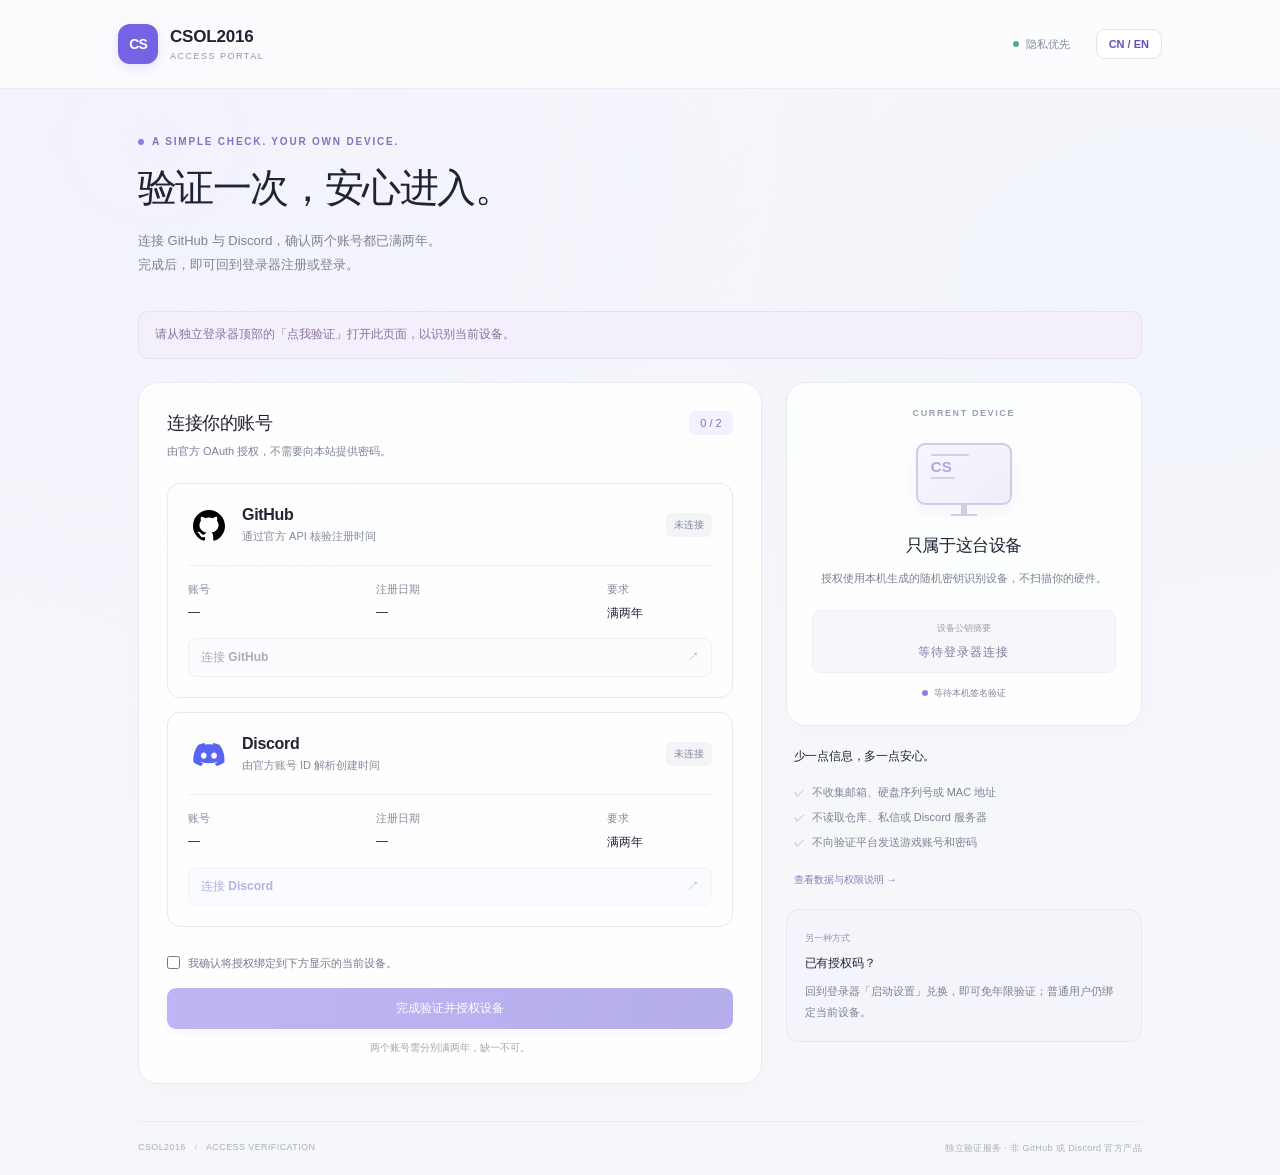
==== index.html @ 9beb0918 "Publish CSOL2016 access verification portal" ====
<!doctype html>
<html lang="zh-CN">
<head>
  <meta charset="utf-8"><meta name="viewport" content="width=device-width,initial-scale=1">
  <meta name="referrer" content="no-referrer">
  <meta http-equiv="Content-Security-Policy" content="default-src 'self'; script-src 'self'; style-src 'self'; img-src 'self'; connect-src https://*.supabase.co; object-src 'none'; base-uri 'none'; form-action 'none'">
  <meta name="description" content="CSOL2016 独立登录器 · 账号年限与设备授权验证">
  <title>CSOL2016 · Access Verification</title>
  <link rel="stylesheet" href="styles.css"><script src="config.js" defer></script><script src="app.js" defer></script>
</head>
<body>
  <header class="topbar"><div class="navwrap">
    <a class="brand" href="./" aria-label="CSOL2016 验证首页"><span class="monogram">CS</span><span>CSOL2016<span class="brand-caption" data-i18n="portal">ACCESS PORTAL</span></span></a>
    <div class="navend"><span class="private-label"><span class="tiny-dot"></span><span data-i18n="private">隐私优先</span></span><button id="language" class="language" aria-label="Switch language">CN <span>/ EN</span></button></div>
  </div></header>
  <main>
    <div class="eyebrow"><span class="tiny-dot"></span><span data-i18n="eyebrow">A SIMPLE CHECK. YOUR OWN DEVICE.</span></div>
    <h1 data-i18n="title">验证一次，安心进入。</h1>
    <p class="intro" data-i18n="intro">连接 GitHub 与 Discord，确认两个账号都已满两年。<br>完成后，即可回到登录器注册或登录。</p>
    <div id="notice" class="notice" role="status" aria-live="polite" hidden></div>
    <div class="workspace">
      <section class="verification-card" aria-labelledby="verification-heading">
        <div class="section-top"><div><h2 id="verification-heading" data-i18n="connect">连接你的账号</h2><p data-i18n="connectHelp">由官方 OAuth 授权，不需要向本站提供密码。</p></div><span class="step" id="progress">0 / 2</span></div>
        <article class="provider" id="github-card">
          <div class="provider-head"><div class="provider-brand"><div class="icon-wrap"><img src="assets/github.svg" width="32" height="32" alt="GitHub 官方标志"></div><div><h3>GitHub</h3><p data-i18n="githubSource">通过官方 API 核验注册时间</p></div></div><span id="github-badge" class="badge" data-i18n="notConnected">未连接</span></div>
          <div class="provider-detail"><div><span data-i18n="account">账号</span><strong id="github-login">—</strong></div><div><span data-i18n="createdAt">注册日期</span><strong id="github-date">—</strong></div><div><span data-i18n="requirement">要求</span><strong data-i18n="twoYears">满两年</strong></div></div>
          <p id="github-result" class="provider-result"></p>
          <button id="github-connect" class="connect-button"><span data-i18n="connectGithub">连接 GitHub</span><span aria-hidden="true">↗</span></button>
        </article>
        <article class="provider" id="discord-card">
          <div class="provider-head"><div class="provider-brand"><div class="icon-wrap"><img src="assets/discord.svg" width="32" height="25" alt="Discord 官方标志"></div><div><h3>Discord</h3><p data-i18n="discordSource">由官方账号 ID 解析创建时间</p></div></div><span id="discord-badge" class="badge" data-i18n="notConnected">未连接</span></div>
          <div class="provider-detail"><div><span data-i18n="account">账号</span><strong id="discord-login">—</strong></div><div><span data-i18n="createdAt">注册日期</span><strong id="discord-date">—</strong></div><div><span data-i18n="requirement">要求</span><strong data-i18n="twoYears">满两年</strong></div></div>
          <p id="discord-result" class="provider-result"></p>
          <button id="discord-connect" class="connect-button discord-connect"><span data-i18n="connectDiscord">连接 Discord</span><span aria-hidden="true">↗</span></button>
        </article>
        <div class="finalize"><label id="consent-wrap"><input type="checkbox" id="consent"><span data-i18n="consent">我确认将授权绑定到下方显示的当前设备。</span></label><button id="complete" class="primary" disabled data-i18n="complete">完成验证并授权设备</button><p class="footnote" id="complete-hint" data-i18n="bothRequired">两个账号需分别满两年，缺一不可。</p></div>
      </section>
      <aside class="side">
        <section class="device-card"><div class="side-eyebrow" data-i18n="thisDevice">CURRENT DEVICE</div><div class="device-illustration" aria-hidden="true"><div class="screen"><div class="screen-line"></div><span>CS</span><div class="screen-line short"></div></div><div class="stand"></div></div><h2 data-i18n="deviceTitle">只属于这台设备</h2><p data-i18n="deviceHelp">授权使用本机生成的随机密钥识别设备，不扫描你的硬件。</p><div class="fingerprint"><span data-i18n="deviceFingerprint">设备公钥摘要</span><code id="device-id">等待登录器连接</code></div><div class="device-status"><span class="tiny-dot"></span><span id="device-status" data-i18n="devicePending">等待本机签名验证</span></div></section>
        <section class="privacy-card"><h3 data-i18n="privacyTitle">少一点信息，多一点安心。</h3><ul><li data-i18n="privacy1">不收集邮箱、硬盘序列号或 MAC 地址</li><li data-i18n="privacy2">不读取仓库、私信或 Discord 服务器</li><li data-i18n="privacy3">不向验证平台发送游戏账号和密码</li></ul><button id="privacy-open" class="text-button" data-i18n="privacyDetails">查看数据与权限说明 →</button></section>
        <section class="code-tip"><span class="label-pill" data-i18n="alternative">另一种方式</span><h3 data-i18n="haveCode">已有授权码？</h3><p data-i18n="codeHelp">回到登录器「启动设置」兑换，即可免年限验证；普通用户仍绑定当前设备。</p></section>
      </aside>
    </div>
    <section id="admin-panel" class="admin-panel" hidden aria-labelledby="admin-title">
      <div class="section-top"><div><div class="side-eyebrow">ADMIN WORKSPACE</div><h2 id="admin-title" data-i18n="adminTitle">授权管理</h2><p data-i18n="adminHelp">管理员免年限与固定设备绑定。授权码仅生成时显示一次。</p></div><button id="admin-refresh" class="secondary" data-i18n="refresh">刷新</button></div>
      <div class="admin-form"><label><span data-i18n="codeLabel">备注</span><input id="code-label" maxlength="80" placeholder="例如：朋友的设备"></label><label class="days"><span data-i18n="days">兑换有效期（天）</span><input id="code-days" type="number" min="1" max="365" value="30"></label><button id="create-code" class="primary" data-i18n="createCode">生成授权码</button></div>
      <div id="new-code-wrap" class="new-code" hidden><span data-i18n="saveCode">请现在复制并妥善保存，完整授权码不会再次展示。</span><div><code id="new-code"></code><button id="copy-code" class="secondary" data-i18n="copy">复制</button></div></div>
      <h3 class="table-title" data-i18n="codesTitle">最近授权码</h3><div class="table-scroll"><table><thead><tr><th data-i18n="codeLabel">备注</th><th data-i18n="status">状态</th><th data-i18n="expiresAt">兑换截止</th><th data-i18n="actions">操作</th></tr></thead><tbody id="codes-list"></tbody></table></div>
      <h3 class="table-title" data-i18n="grantsTitle">最近设备授权</h3><div class="table-scroll"><table><thead><tr><th data-i18n="type">类型</th><th data-i18n="deviceFingerprint">设备公钥摘要</th><th data-i18n="status">状态</th><th data-i18n="actions">操作</th></tr></thead><tbody id="grants-list"></tbody></table></div>
    </section>
    <footer><span>CSOL2016 <span class="footer-separator">/</span> ACCESS VERIFICATION</span><span data-i18n="independent">独立验证服务 · 非 GitHub 或 Discord 官方产品</span></footer>
  </main>
  <dialog id="privacy-dialog"><button id="privacy-close" class="dialog-close" aria-label="关闭">×</button><div class="side-eyebrow">PRIVACY & PERMISSIONS</div><h2 data-i18n="privacyHeading">仅收集验证所必需的信息</h2><p data-i18n="privacyBody">我们保存账号固定 ID、公开用户名、账号创建日期，以及设备公钥和摘要。GitHub 不申请额外权限，Discord 仅申请 identify。OAuth 令牌只用于当次核验，不持久保存。授权码仅存服务端加盐摘要。短期防滥用限流使用不可逆网络地址摘要，不保存原始地址。设备私钥留在 Windows 密钥存储中，优先使用 TPM。验证会话 30 天过期，网页会话 30 分钟过期；授权和账号绑定保留至管理员撤销或处理删除请求。管理员可查看与撤销授权，但无法读取你的游戏密码。</p><p data-i18n="privacyBoundary">此验证仅约束独立登录器；不修改游戏或服务器，不能阻止被修改的程序或直接运行原生客户端。</p></dialog>
</body>
</html>
---- styles.css ----
:root{font-family:Inter,-apple-system,BlinkMacSystemFont,"Segoe UI","Microsoft YaHei UI",sans-serif;color:#202332;background:#f6f7fb;font-synthesis:none;font-size:14px;--purple:#6d5ce7;--muted:#818797;--line:#eaecf3}
*{box-sizing:border-box}body{margin:0;background:radial-gradient(ellipse at 12% 12%,#eeecff70,transparent 45%),radial-gradient(ellipse at 92% 25%,#e9effb60,transparent 36%);min-height:100vh}button,input{font:inherit}button,a,input{ -webkit-tap-highlight-color:transparent}button{cursor:pointer}button:disabled{cursor:not-allowed;opacity:.48}button:focus-visible,a:focus-visible,input:focus-visible{outline:3px solid #9283eb;outline-offset:4px}a{color:inherit;text-decoration:none}[hidden]{display:none!important}.topbar{background:#ffffffa8;backdrop-filter:blur(22px);border-bottom:1px solid #e5e7f0b0}.navwrap{max-width:1100px;margin:auto;display:flex;justify-content:space-between;align-items:center;height:88px;padding:0 28px}.brand{display:flex;align-items:center;gap:12px;font-size:17px;font-weight:650;letter-spacing:-.2px}.monogram{width:40px;height:40px;display:grid;place-items:center;border-radius:12px;background:#7563e5;color:white;font-size:14px;letter-spacing:-1px;box-shadow:0 4px 12px #7261e22a}.brand-caption{display:block;color:#9094a4;font-size:9px;letter-spacing:1.5px;font-weight:500;margin-top:4px}.navend{display:flex;align-items:center;gap:26px}.private-label{color:#868c9b;font-size:11px;display:flex;align-items:center;gap:7px}.tiny-dot{display:inline-block;width:6px;height:6px;border-radius:50%;background:#8f80de;flex:none}.private-label .tiny-dot{background:#52ab8a}.language{background:#fff;border:1px solid #e4e6ee;border-radius:9px;padding:8px 12px;color:#6252c5;font-size:11px;font-weight:600}.language span{color:#8c91a0;font-weight:400}main{max-width:1060px;margin:0 auto;padding:47px 28px 20px}.eyebrow{display:flex;gap:8px;align-items:center;font-size:10px;letter-spacing:1.8px;color:#8273bc;font-weight:600;margin-bottom:16px}h1{font-size:39px;letter-spacing:-1.6px;font-weight:680;line-height:1.3;margin:0 0 15px}h2{margin:0;font-size:18px;font-weight:650;letter-spacing:-.4px}h3{margin:0;font-weight:650}.intro{margin:0 0 33px;font-size:13px;line-height:1.9;color:#7c8394}.workspace{display:grid;grid-template-columns:minmax(0,1.75fr) minmax(250px,1fr);gap:24px;align-items:start}.verification-card,.device-card,.admin-panel{background:#ffffffdd;border:1px solid #e8eaf2;border-radius:20px;box-shadow:0 8px 32px #28325504}.verification-card{padding:28px}.section-top{display:flex;align-items:flex-start;justify-content:space-between;gap:14px;margin-bottom:23px}.section-top p{margin:7px 0 0;font-size:11px;color:#89909f;line-height:1.7}.step{font-size:11px;padding:6px 11px;border-radius:7px;background:#f3f1fd;color:#8175b6;white-space:nowrap}.provider{border:1px solid #e7e9f1;border-radius:13px;padding:20px;margin-bottom:14px;transition:border-color .2s,background .2s}.provider.eligible{border-color:#dbece5;background:#fdfffe}.provider.failed{border-color:#f2dfcc}.provider-head{display:flex;align-items:center;justify-content:space-between;gap:8px}.provider-brand{display:flex;align-items:center;gap:12px}.icon-wrap{height:42px;width:42px;display:flex;align-items:center;justify-content:center;flex:none}.icon-wrap img{object-fit:contain}.provider-brand h3{font-size:16px;letter-spacing:-.3px}.provider-brand p{font-size:10px;color:#9499a8;margin:5px 0 0}.badge{color:#969baa;background:#f3f4f8;padding:5px 8px;border-radius:6px;font-size:10px;white-space:nowrap}.badge.ok{color:#43856c;background:#eef8f2}.badge.fail{color:#b28b56;background:#fbf5ec}.provider-detail{display:grid;grid-template-columns:1fr 1.25fr .6fr;gap:14px;margin:19px 0 0;padding-top:16px;border-top:1px solid #eef0f5}.provider-detail span{display:block;font-size:10px;color:#9ba0ae;margin-bottom:8px}.provider-detail strong{font-size:11px;font-weight:500;display:block;overflow-wrap:anywhere}.provider-result{font-size:10px;color:#827c9c;line-height:1.7;margin:11px 0 0;min-height:0}.provider-result:empty{display:none}.connect-button{width:100%;display:flex;align-items:center;justify-content:space-between;margin-top:16px;border:1px solid #e1e3ed;background:#fafbfe;color:#52566a;border-radius:8px;padding:10px 12px;font-size:11px;font-weight:550;transition:background .2s}.connect-button:hover:not(:disabled){background:#f1f0fa}.discord-connect{color:#5865cd;background:#f7f8ff;border-color:#e6e8fb}.finalize{margin-top:24px;padding-top:3px}.finalize label{display:flex;align-items:flex-start;gap:8px;color:#8a8f9f;font-size:10px;line-height:1.7;cursor:pointer;margin-bottom:15px}input[type=checkbox]{accent-color:var(--purple);margin:2px 0 0;flex:none}.primary{border:0;color:white;background:linear-gradient(100deg,#7967eb,#6757d9);border-radius:9px;padding:12px 20px;font-size:12px;font-weight:550;box-shadow:0 4px 10px #7662de18}.primary:hover:not(:disabled){filter:brightness(1.045)}.finalize>.primary{width:100%}.footnote{text-align:center;color:#a1a5b2;font-size:10px;margin:12px 0 0}.side{display:flex;flex-direction:column;gap:19px}.device-card{padding:25px;text-align:center}.side-eyebrow{font-size:9px;color:#9ba0af;letter-spacing:1.6px;font-weight:550}.device-illustration{width:96px;margin:25px auto 18px}.screen{height:62px;width:96px;border:2px solid #cfcbe8;border-radius:9px;background:linear-gradient(140deg,#f7f6ff,#efedf9);padding:9px 13px;text-align:left;box-shadow:0 7px 16px #8777c516}.screen span{font-weight:700;font-size:15px;color:#b2a6df;display:block;margin:2px 0}.screen-line{height:2px;width:38px;background:#d5cee9;border-radius:2px}.screen-line.short{width:24px}.stand{height:11px;width:26px;border-bottom:2px solid #d1cce4;margin:auto;background:linear-gradient(90deg,transparent 10px,#d1cce4 10px,#d1cce4 16px,transparent 16px)}.device-card h2{font-size:17px}.device-card>p{font-size:11px;line-height:1.9;color:#9398a6;margin:11px 0 21px}.fingerprint{background:#f7f7fb;border:1px solid #eeedf5;border-radius:9px;padding:11px}.fingerprint span{font-size:9px;color:#9ba0af;display:block;margin-bottom:8px}.fingerprint code{font-family:"SFMono-Regular",Consolas,monospace;font-size:12px;color:#82789c;letter-spacing:1px}.device-status{display:flex;gap:6px;justify-content:center;align-items:center;font-size:9px;color:#9ca0af;margin-top:14px}.privacy-card{padding:3px 8px}.privacy-card h3,.code-tip h3{font-size:12px;letter-spacing:-.2px}.privacy-card ul{list-style:none;padding:0;margin:15px 0}.privacy-card li{display:flex;gap:7px;font-size:10px;color:#959aa8;line-height:2.3}.privacy-card li:before{content:"✓";color:#aba1d0;flex:none}.text-button{border:none;background:none;padding:0;color:#8a7db6;font-size:10px}.code-tip{background:#efedf855;border:1px solid #e9e5f4;border-radius:13px;padding:18px}.label-pill{display:inline-block;font-size:9px;color:#9a8eb9;margin-bottom:10px}.code-tip p{font-size:10px;line-height:1.9;color:#9690a7;margin:9px 0 0}.notice{border:1px solid #e6dff5;background:#f3effb;color:#88739e;border-radius:10px;padding:12px 16px;font-size:12px;line-height:1.8;margin:0 0 23px}.notice.success{color:#47836d;background:#eef8f2;border-color:#dceee4}.notice.error{color:#a87563;background:#fff7f3;border-color:#f2e0d6}.admin-panel{margin-top:25px;padding:28px}.admin-panel .side-eyebrow{margin-bottom:10px}.secondary{border:1px solid #e4e5ed;border-radius:8px;background:#fff;padding:8px 13px;font-size:11px;color:#726981}.admin-form{display:flex;gap:14px;align-items:flex-end}.admin-form label{flex:1;font-size:11px;color:#8d90a0}.admin-form label.days{flex:0 0 145px}.admin-form label span{display:block;margin-bottom:8px}.admin-form input{width:100%;padding:11px;border:1px solid #e4e5ef;border-radius:8px;background:#fcfcfe;color:#5d5f70}.admin-form .primary{flex:none}.new-code{margin:20px 0;border-radius:10px;padding:16px;background:#f5f2fd;color:#9080aa;font-size:11px;line-height:1.7}.new-code>div{display:flex;gap:10px;align-items:center;justify-content:space-between;margin-top:12px}.new-code code{font-size:14px;color:#685893;word-break:break-all}.table-title{font-size:13px;margin:25px 0 13px;color:#656272}.table-scroll{overflow-x:auto}table{width:100%;border-collapse:collapse;text-align:left;font-size:11px}th{color:#9893a5;font-weight:500;background:#f9f8fc}td,th{padding:11px 12px;border-bottom:1px solid #eeecf3;white-space:nowrap}td{color:#7d7888}td .secondary{padding:5px 10px;color:#ad847c}.empty-row{text-align:center;color:#aaa5b5}footer{display:flex;justify-content:space-between;gap:20px;border-top:1px solid #e9eaf2;margin-top:37px;padding:20px 0 0;color:#abaebc;font-size:9px;letter-spacing:.4px}.footer-separator{padding:0 6px;color:#c8c9d3}dialog{border:1px solid #e6e3ef;border-radius:20px;max-width:600px;padding:36px;color:#5d596b;box-shadow:0 25px 100px #28203920}dialog::backdrop{background:#27203355;backdrop-filter:blur(5px)}dialog h2{margin:14px 0 20px}dialog p{font-size:12px;line-height:2;color:#8a8297}dialog .side-eyebrow{color:#a098b1}.dialog-close{position:absolute;right:17px;top:12px;font-size:25px;color:#9b91a8;border:0;background:transparent}
@media(max-width:760px){.navwrap{height:75px;padding:0 23px}main{padding:33px 22px 20px}h1{font-size:32px}.workspace{grid-template-columns:1fr}.side{display:grid;grid-template-columns:1fr 1fr;gap:20px}.device-card{grid-row:span 2}.private-label{display:none}.verification-card{padding:23px}.brand{font-size:15px}.admin-form{flex-wrap:wrap}.admin-form .primary{width:100%}footer{font-size:8px;line-height:1.8}.new-code>div{flex-wrap:wrap}}
@media(max-width:450px){main{padding:28px 16px 16px}.navwrap{padding:0 19px}.eyebrow{font-size:8px;letter-spacing:1.1px}h1{font-size:28px}.intro{font-size:11px}.verification-card{padding:20px 16px}.section-top p{font-size:10px}.provider{padding:17px 14px}.provider-detail{gap:10px}.provider-brand p{font-size:9px}.provider-head{gap:4px}.badge{font-size:9px;padding:5px 6px}.provider-brand{gap:7px}.icon-wrap{width:37px}.side{grid-template-columns:1fr}.device-card{grid-row:auto}.privacy-card{padding:5px 9px}.admin-panel{padding:22px 16px}.admin-form{gap:12px}.admin-form label.days{flex-basis:126px}footer{flex-direction:column;gap:5px}.brand-caption{font-size:8px}.language{padding:7px 10px}}
.intro{white-space:pre-line}.provider-detail span{font-size:11px;color:#858b9a}.provider-detail strong{font-size:12px}.connect-button{font-size:12px}.provider-brand p{font-size:11px;color:#858b9a}.section-top p,.device-card>p{color:#7b8191}.privacy-card li,.code-tip p{font-size:11px;color:#7d8191}.provider-result{font-size:11px}.finalize label{font-size:11px;color:#747b8b}.badge{color:#818898}.device-status{color:#818898}
@media(prefers-reduced-motion:reduce){*{transition:none!important}}
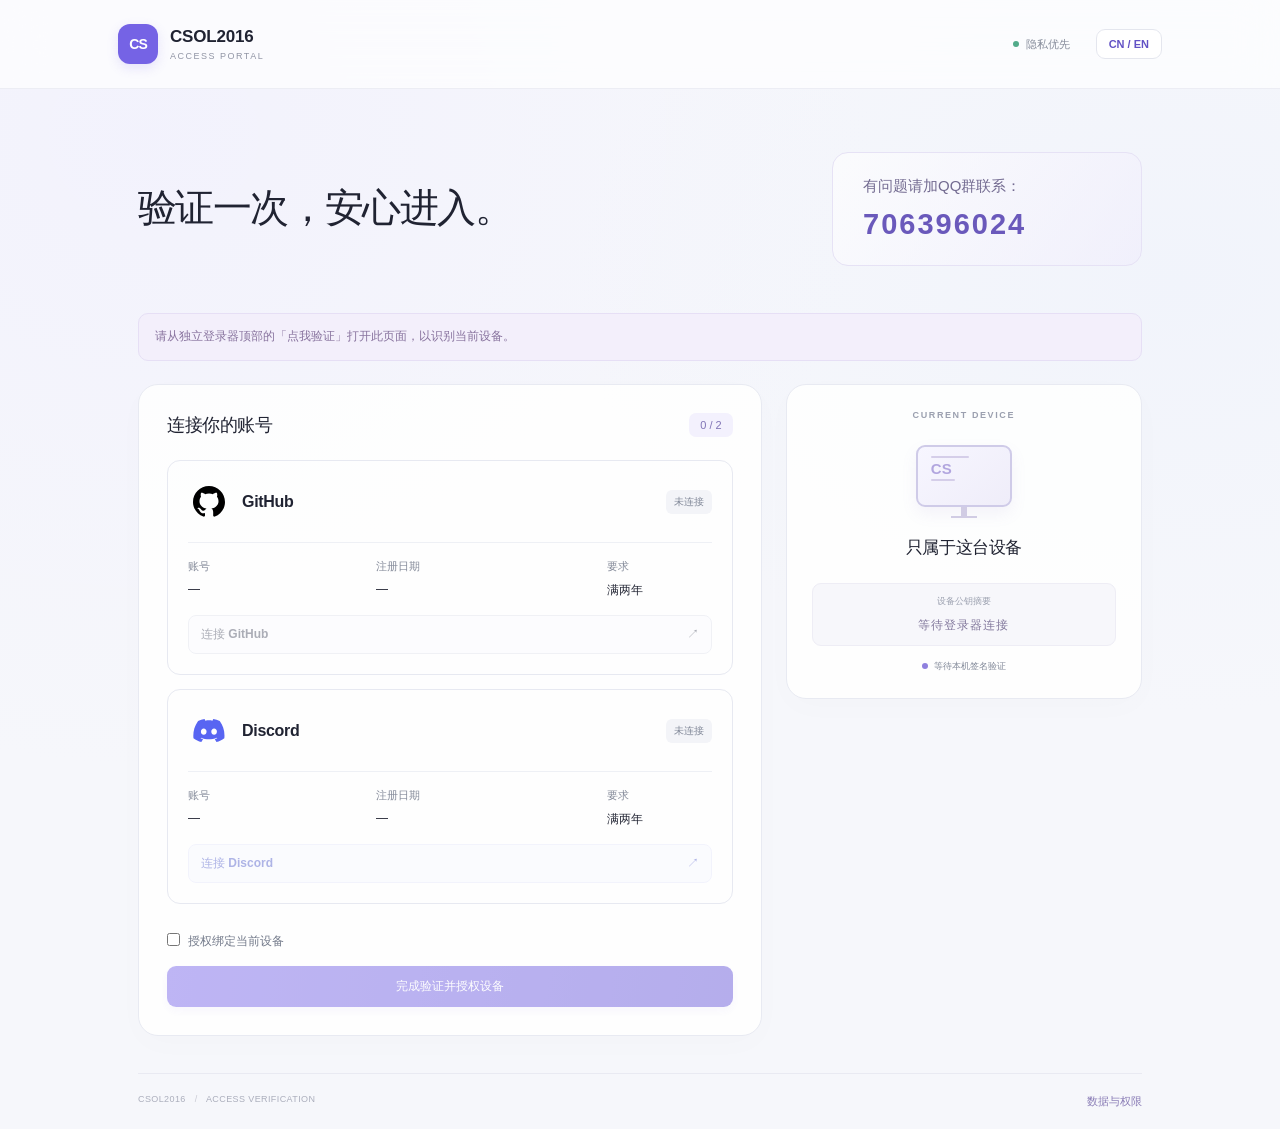
==== commit ff8ff457: "Simplify portal copy and add support contact and device ban management" ====
--- a/index.html
+++ b/index.html
@@ -6,7 +6,7 @@
   <meta http-equiv="Content-Security-Policy" content="default-src 'self'; script-src 'self'; style-src 'self'; img-src 'self'; connect-src https://*.supabase.co; object-src 'none'; base-uri 'none'; form-action 'none'">
   <meta name="description" content="CSOL2016 独立登录器 · 账号年限与设备授权验证">
   <title>CSOL2016 · Access Verification</title>
-  <link rel="stylesheet" href="styles.css"><script src="config.js" defer></script><script src="app.js" defer></script>
+  <link rel="stylesheet" href="styles.css?v=3"><script src="config.js" defer></script><script src="app.js?v=3" defer></script>
 </head>
 <body>
   <header class="topbar"><div class="navwrap">
@@ -14,42 +14,43 @@
     <div class="navend"><span class="private-label"><span class="tiny-dot"></span><span data-i18n="private">隐私优先</span></span><button id="language" class="language" aria-label="Switch language">CN <span>/ EN</span></button></div>
   </div></header>
   <main>
-    <div class="eyebrow"><span class="tiny-dot"></span><span data-i18n="eyebrow">A SIMPLE CHECK. YOUR OWN DEVICE.</span></div>
+    <div class="hero">
     <h1 data-i18n="title">验证一次，安心进入。</h1>
-    <p class="intro" data-i18n="intro">连接 GitHub 与 Discord，确认两个账号都已满两年。<br>完成后，即可回到登录器注册或登录。</p>
+    <aside class="support-card"><p data-i18n="supportContact">有问题请加QQ群联系：</p><strong>706396024</strong></aside></div>
     <div id="notice" class="notice" role="status" aria-live="polite" hidden></div>
     <div class="workspace">
       <section class="verification-card" aria-labelledby="verification-heading">
-        <div class="section-top"><div><h2 id="verification-heading" data-i18n="connect">连接你的账号</h2><p data-i18n="connectHelp">由官方 OAuth 授权，不需要向本站提供密码。</p></div><span class="step" id="progress">0 / 2</span></div>
+        <div class="section-top"><div><h2 id="verification-heading" data-i18n="connect">连接你的账号</h2></div><span class="step" id="progress">0 / 2</span></div>
         <article class="provider" id="github-card">
-          <div class="provider-head"><div class="provider-brand"><div class="icon-wrap"><img src="assets/github.svg" width="32" height="32" alt="GitHub 官方标志"></div><div><h3>GitHub</h3><p data-i18n="githubSource">通过官方 API 核验注册时间</p></div></div><span id="github-badge" class="badge" data-i18n="notConnected">未连接</span></div>
+          <div class="provider-head"><div class="provider-brand"><div class="icon-wrap"><img src="assets/github.svg" width="32" height="32" alt="GitHub 官方标志"></div><div><h3>GitHub</h3></div></div><span id="github-badge" class="badge" data-i18n="notConnected">未连接</span></div>
           <div class="provider-detail"><div><span data-i18n="account">账号</span><strong id="github-login">—</strong></div><div><span data-i18n="createdAt">注册日期</span><strong id="github-date">—</strong></div><div><span data-i18n="requirement">要求</span><strong data-i18n="twoYears">满两年</strong></div></div>
           <p id="github-result" class="provider-result"></p>
           <button id="github-connect" class="connect-button"><span data-i18n="connectGithub">连接 GitHub</span><span aria-hidden="true">↗</span></button>
         </article>
         <article class="provider" id="discord-card">
-          <div class="provider-head"><div class="provider-brand"><div class="icon-wrap"><img src="assets/discord.svg" width="32" height="25" alt="Discord 官方标志"></div><div><h3>Discord</h3><p data-i18n="discordSource">由官方账号 ID 解析创建时间</p></div></div><span id="discord-badge" class="badge" data-i18n="notConnected">未连接</span></div>
+          <div class="provider-head"><div class="provider-brand"><div class="icon-wrap"><img src="assets/discord.svg" width="32" height="25" alt="Discord 官方标志"></div><div><h3>Discord</h3></div></div><span id="discord-badge" class="badge" data-i18n="notConnected">未连接</span></div>
           <div class="provider-detail"><div><span data-i18n="account">账号</span><strong id="discord-login">—</strong></div><div><span data-i18n="createdAt">注册日期</span><strong id="discord-date">—</strong></div><div><span data-i18n="requirement">要求</span><strong data-i18n="twoYears">满两年</strong></div></div>
           <p id="discord-result" class="provider-result"></p>
           <button id="discord-connect" class="connect-button discord-connect"><span data-i18n="connectDiscord">连接 Discord</span><span aria-hidden="true">↗</span></button>
         </article>
-        <div class="finalize"><label id="consent-wrap"><input type="checkbox" id="consent"><span data-i18n="consent">我确认将授权绑定到下方显示的当前设备。</span></label><button id="complete" class="primary" disabled data-i18n="complete">完成验证并授权设备</button><p class="footnote" id="complete-hint" data-i18n="bothRequired">两个账号需分别满两年，缺一不可。</p></div>
+        <div class="finalize"><label id="consent-wrap"><input type="checkbox" id="consent"><span data-i18n="consent">授权绑定当前设备</span></label><button id="complete" class="primary" disabled data-i18n="complete">完成验证并授权设备</button></div>
       </section>
       <aside class="side">
-        <section class="device-card"><div class="side-eyebrow" data-i18n="thisDevice">CURRENT DEVICE</div><div class="device-illustration" aria-hidden="true"><div class="screen"><div class="screen-line"></div><span>CS</span><div class="screen-line short"></div></div><div class="stand"></div></div><h2 data-i18n="deviceTitle">只属于这台设备</h2><p data-i18n="deviceHelp">授权使用本机生成的随机密钥识别设备，不扫描你的硬件。</p><div class="fingerprint"><span data-i18n="deviceFingerprint">设备公钥摘要</span><code id="device-id">等待登录器连接</code></div><div class="device-status"><span class="tiny-dot"></span><span id="device-status" data-i18n="devicePending">等待本机签名验证</span></div></section>
-        <section class="privacy-card"><h3 data-i18n="privacyTitle">少一点信息，多一点安心。</h3><ul><li data-i18n="privacy1">不收集邮箱、硬盘序列号或 MAC 地址</li><li data-i18n="privacy2">不读取仓库、私信或 Discord 服务器</li><li data-i18n="privacy3">不向验证平台发送游戏账号和密码</li></ul><button id="privacy-open" class="text-button" data-i18n="privacyDetails">查看数据与权限说明 →</button></section>
-        <section class="code-tip"><span class="label-pill" data-i18n="alternative">另一种方式</span><h3 data-i18n="haveCode">已有授权码？</h3><p data-i18n="codeHelp">回到登录器「启动设置」兑换，即可免年限验证；普通用户仍绑定当前设备。</p></section>
+        <section class="device-card"><div class="side-eyebrow" data-i18n="thisDevice">CURRENT DEVICE</div><div class="device-illustration" aria-hidden="true"><div class="screen"><div class="screen-line"></div><span>CS</span><div class="screen-line short"></div></div><div class="stand"></div></div><h2 data-i18n="deviceTitle">只属于这台设备</h2><div class="fingerprint"><span data-i18n="deviceFingerprint">设备公钥摘要</span><code id="device-id">等待登录器连接</code></div><div class="device-status"><span class="tiny-dot"></span><span id="device-status" data-i18n="devicePending">等待本机签名验证</span></div></section>
+        
+        
       </aside>
     </div>
     <section id="admin-panel" class="admin-panel" hidden aria-labelledby="admin-title">
-      <div class="section-top"><div><div class="side-eyebrow">ADMIN WORKSPACE</div><h2 id="admin-title" data-i18n="adminTitle">授权管理</h2><p data-i18n="adminHelp">管理员免年限与固定设备绑定。授权码仅生成时显示一次。</p></div><button id="admin-refresh" class="secondary" data-i18n="refresh">刷新</button></div>
+      <div class="section-top"><div><div class="side-eyebrow">ADMIN WORKSPACE</div><h2 id="admin-title" data-i18n="adminTitle">授权管理</h2></div><button id="admin-refresh" class="secondary" data-i18n="refresh">刷新</button></div>
       <div class="admin-form"><label><span data-i18n="codeLabel">备注</span><input id="code-label" maxlength="80" placeholder="例如：朋友的设备"></label><label class="days"><span data-i18n="days">兑换有效期（天）</span><input id="code-days" type="number" min="1" max="365" value="30"></label><button id="create-code" class="primary" data-i18n="createCode">生成授权码</button></div>
-      <div id="new-code-wrap" class="new-code" hidden><span data-i18n="saveCode">请现在复制并妥善保存，完整授权码不会再次展示。</span><div><code id="new-code"></code><button id="copy-code" class="secondary" data-i18n="copy">复制</button></div></div>
+      <div id="new-code-wrap" class="new-code" hidden><span data-i18n="saveCode">一次性授权码</span><div><code id="new-code"></code><button id="copy-code" class="secondary" data-i18n="copy">复制</button></div></div>
       <h3 class="table-title" data-i18n="codesTitle">最近授权码</h3><div class="table-scroll"><table><thead><tr><th data-i18n="codeLabel">备注</th><th data-i18n="status">状态</th><th data-i18n="expiresAt">兑换截止</th><th data-i18n="actions">操作</th></tr></thead><tbody id="codes-list"></tbody></table></div>
+      <h3 class="table-title" data-i18n="bansTitle">设备封禁</h3><div class="table-scroll"><table><thead><tr><th data-i18n="deviceFingerprint">设备公钥摘要</th><th data-i18n="status">状态</th><th data-i18n="actions">操作</th></tr></thead><tbody id="bans-list"></tbody></table></div>
       <h3 class="table-title" data-i18n="grantsTitle">最近设备授权</h3><div class="table-scroll"><table><thead><tr><th data-i18n="type">类型</th><th data-i18n="deviceFingerprint">设备公钥摘要</th><th data-i18n="status">状态</th><th data-i18n="actions">操作</th></tr></thead><tbody id="grants-list"></tbody></table></div>
     </section>
-    <footer><span>CSOL2016 <span class="footer-separator">/</span> ACCESS VERIFICATION</span><span data-i18n="independent">独立验证服务 · 非 GitHub 或 Discord 官方产品</span></footer>
+    <footer><span>CSOL2016 <span class="footer-separator">/</span> ACCESS VERIFICATION</span><button id="privacy-open" class="text-button" data-i18n="privacyDetails">数据与权限</button></footer>
   </main>
-  <dialog id="privacy-dialog"><button id="privacy-close" class="dialog-close" aria-label="关闭">×</button><div class="side-eyebrow">PRIVACY & PERMISSIONS</div><h2 data-i18n="privacyHeading">仅收集验证所必需的信息</h2><p data-i18n="privacyBody">我们保存账号固定 ID、公开用户名、账号创建日期，以及设备公钥和摘要。GitHub 不申请额外权限，Discord 仅申请 identify。OAuth 令牌只用于当次核验，不持久保存。授权码仅存服务端加盐摘要。短期防滥用限流使用不可逆网络地址摘要，不保存原始地址。设备私钥留在 Windows 密钥存储中，优先使用 TPM。验证会话 30 天过期，网页会话 30 分钟过期；授权和账号绑定保留至管理员撤销或处理删除请求。管理员可查看与撤销授权，但无法读取你的游戏密码。</p><p data-i18n="privacyBoundary">此验证仅约束独立登录器；不修改游戏或服务器，不能阻止被修改的程序或直接运行原生客户端。</p></dialog>
+  <dialog id="privacy-dialog"><button id="privacy-close" class="dialog-close" aria-label="关闭">×</button><div class="side-eyebrow">PRIVACY & PERMISSIONS</div><h2 data-i18n="privacyHeading">仅收集验证所必需的信息</h2><p data-i18n="privacyBody">我们保存账号固定 ID、公开用户名、账号创建日期，以及设备公钥和摘要。GitHub 不申请额外权限，Discord 仅申请 identify。OAuth 令牌只用于当次核验，不持久保存。未兑换的授权码仅存服务端加盐摘要；兑换或撤销后销毁摘要，仅保留非秘密审计记录。短期防滥用限流使用不可逆网络地址摘要，不保存原始地址。设备私钥留在 Windows 密钥存储中，优先使用 TPM。验证会话 30 天过期，网页会话 30 分钟过期；授权和账号绑定保留至管理员撤销或处理删除请求。设备签名同时覆盖登录器版本与 SHA-256；非官方改动被检测后会封禁该设备密钥。管理员可查看、撤销授权和解除封禁，但无法读取你的游戏密码。</p><p data-i18n="privacyBoundary">此验证仅约束独立登录器；不修改游戏或服务器，不能阻止被修改的程序或直接运行原生客户端。</p></dialog>
 </body>
 </html>
--- a/styles.css
+++ b/styles.css
@@ -4,3 +4,5 @@
 @media(max-width:450px){main{padding:28px 16px 16px}.navwrap{padding:0 19px}.eyebrow{font-size:8px;letter-spacing:1.1px}h1{font-size:28px}.intro{font-size:11px}.verification-card{padding:20px 16px}.section-top p{font-size:10px}.provider{padding:17px 14px}.provider-detail{gap:10px}.provider-brand p{font-size:9px}.provider-head{gap:4px}.badge{font-size:9px;padding:5px 6px}.provider-brand{gap:7px}.icon-wrap{width:37px}.side{grid-template-columns:1fr}.device-card{grid-row:auto}.privacy-card{padding:5px 9px}.admin-panel{padding:22px 16px}.admin-form{gap:12px}.admin-form label.days{flex-basis:126px}footer{flex-direction:column;gap:5px}.brand-caption{font-size:8px}.language{padding:7px 10px}}
 .intro{white-space:pre-line}.provider-detail span{font-size:11px;color:#858b9a}.provider-detail strong{font-size:12px}.connect-button{font-size:12px}.provider-brand p{font-size:11px;color:#858b9a}.section-top p,.device-card>p{color:#7b8191}.privacy-card li,.code-tip p{font-size:11px;color:#7d8191}.provider-result{font-size:11px}.finalize label{font-size:11px;color:#747b8b}.badge{color:#818898}.device-status{color:#818898}
 @media(prefers-reduced-motion:reduce){*{transition:none!important}}
+
+.hero{display:flex;align-items:center;justify-content:space-between;gap:30px;margin-bottom:32px;min-height:145px}.hero h1{margin:0}.support-card{min-width:310px;padding:24px 30px;border:1px solid #e6e2f5;border-radius:16px;background:linear-gradient(125deg,#fff9,#f0edfc99)}.support-card p{font-size:15px;font-weight:500;color:#736b91;margin:0 0 12px}.support-card strong{font-size:29px;letter-spacing:2px;color:#6a59bb;font-weight:600}.device-card .fingerprint{margin-top:24px}.finalize label{font-size:12px}.side{display:block}footer .text-button{font-size:11px}@media(max-width:760px){.hero{align-items:flex-start;gap:20px}.support-card{min-width:0;padding:18px}.support-card p{font-size:12px}.support-card strong{font-size:22px}}@media(max-width:550px){.hero{flex-direction:column;gap:18px;min-height:0}.support-card{width:100%;display:flex;align-items:center;justify-content:space-between;gap:12px}.support-card p{margin:0}.support-card strong{font-size:22px}}
